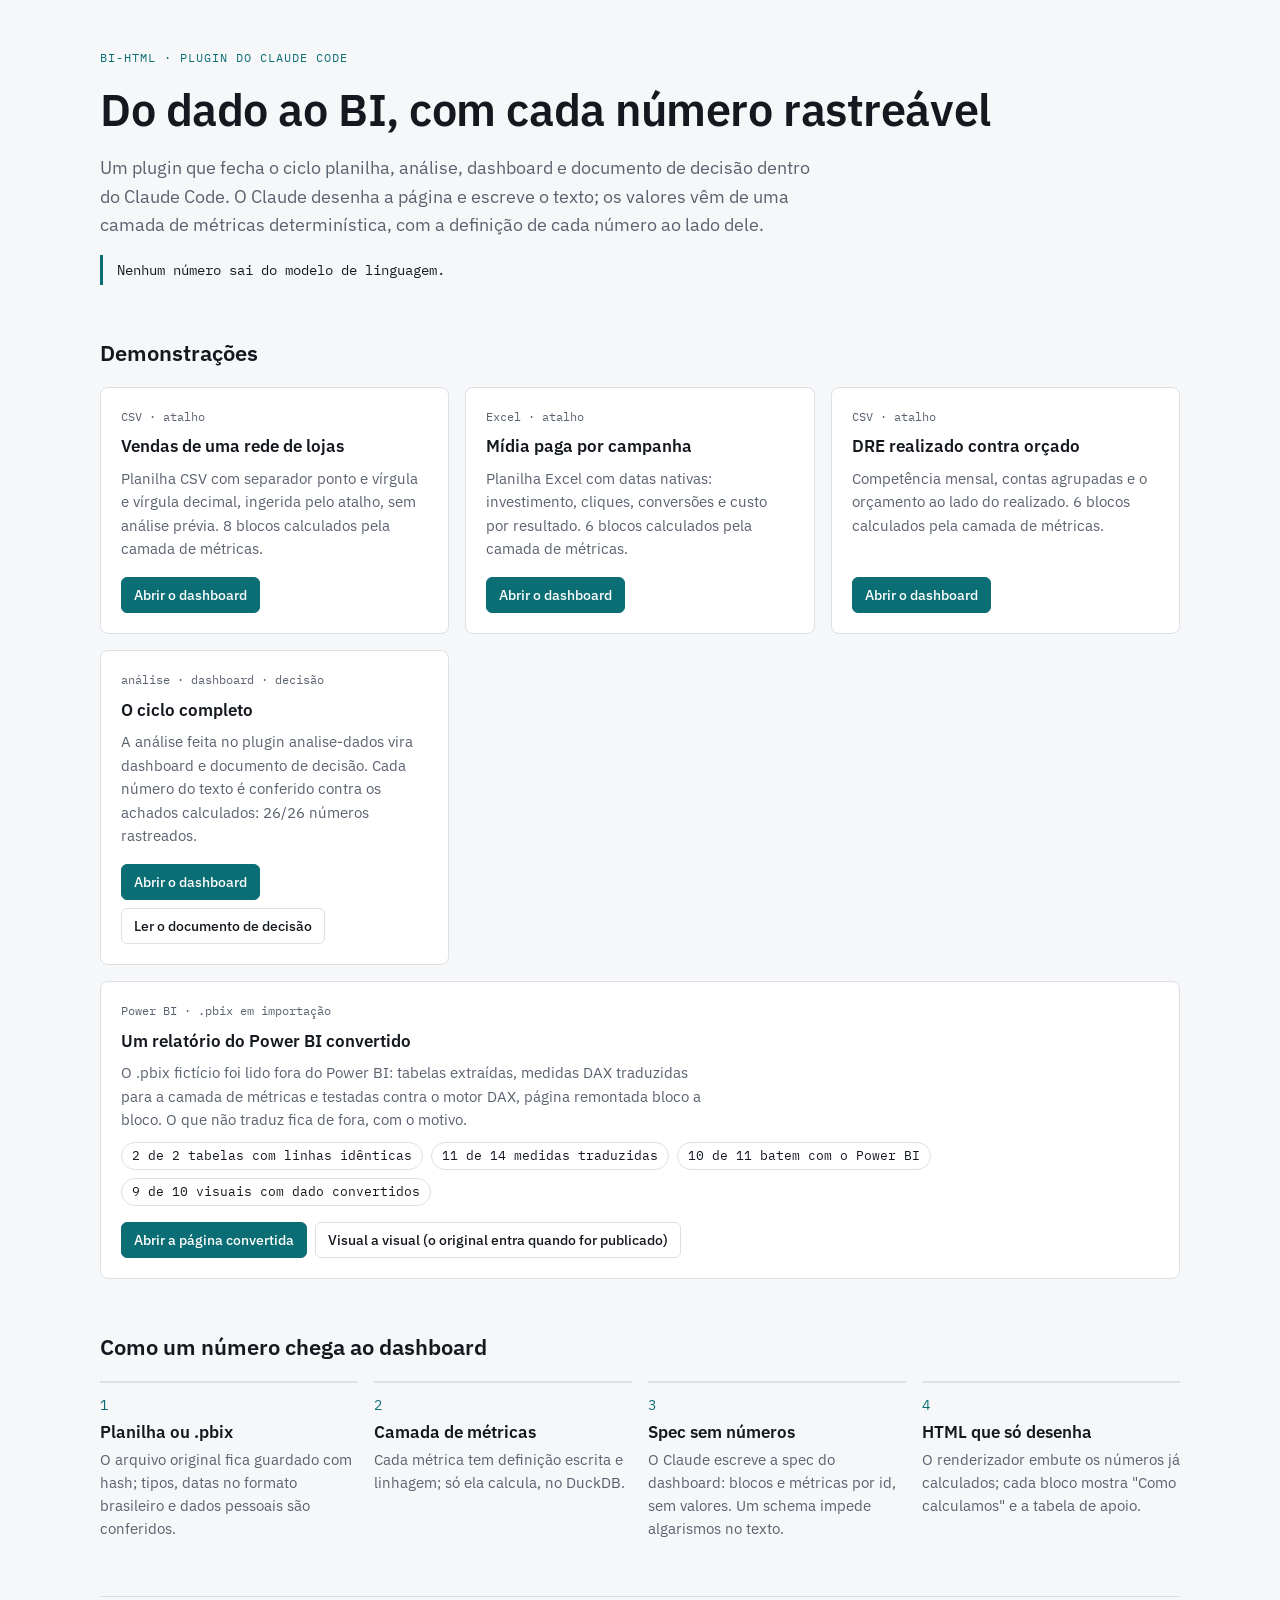
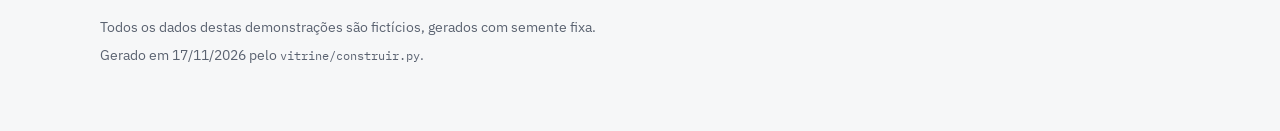
==== docs/index.html @ a92e9cc7 "F9, F10 e F11: vitrine, assistente e cópia para envio As três fases que não dependem da publicação d" ====
<!doctype html>
<html lang="pt-BR">
<head>
<meta charset="utf-8">
<meta name="viewport" content="width=device-width, initial-scale=1, viewport-fit=cover">
<title>bi-html</title>
<meta name="description" content="Dashboards e documentos de decisão em HTML em que nenhum número sai do modelo de linguagem.">
<link rel="stylesheet" href="https://fonts.googleapis.com/css2?family=IBM+Plex+Mono:wght@400;500&amp;family=IBM+Plex+Sans:wght@400;500;600&amp;display=swap">
<style>
/* Uma coluna de leitura com a grade de demonstrações; azul-petróleo como único acento. */
:root {
  --fundo: #f6f7f8; --superficie: #ffffff; --texto: #14181f; --apagado: #5a6270; --linha: #dde1e6;
  --acento: #0b6e74; --acento-texto: #ffffff; --sinal: #0b6e74;
  --fonte: "IBM Plex Sans", system-ui, -apple-system, "Segoe UI", Roboto, sans-serif;
  --fonte-mono: "IBM Plex Mono", ui-monospace, "SFMono-Regular", Menlo, monospace;
  color-scheme: light;
}
@media (prefers-color-scheme: dark) {
  :root:not([data-theme="light"]) {
    --fundo: #0f1318; --superficie: #171c23; --texto: #e6e9ee; --apagado: #9aa3b0; --linha: #2a313b;
    --acento: #4fb7bd; --acento-texto: #08201f; --sinal: #6fd0d5; color-scheme: dark;
  }
}
:root[data-theme="dark"] {
  --fundo: #0f1318; --superficie: #171c23; --texto: #e6e9ee; --apagado: #9aa3b0; --linha: #2a313b;
  --acento: #4fb7bd; --acento-texto: #08201f; --sinal: #6fd0d5; color-scheme: dark;
}
* { box-sizing: border-box; }
body { margin: 0; background: var(--fundo); color: var(--texto); font-family: var(--fonte); line-height: 1.55;
       padding-left: max(16px, env(safe-area-inset-left, 0px)); padding-right: max(16px, env(safe-area-inset-right, 0px)); }
.miolo { max-width: 1080px; margin-inline: auto; padding-block: 48px 64px; display: flex; flex-direction: column; gap: 56px; }
h1, h2, h3 { text-wrap: balance; line-height: 1.2; margin: 0; }
h1 { font-size: clamp(2rem, 4vw, 2.8rem); font-weight: 600; letter-spacing: -0.01em; }
h2 { font-size: 1.35rem; font-weight: 600; }
h3 { font-size: 1.05rem; font-weight: 600; }
p { margin: 0; max-width: 65ch; }
.olho { font-family: var(--fonte-mono); font-size: .78rem; letter-spacing: .08em; text-transform: uppercase; color: var(--sinal); }
.abertura { display: flex; flex-direction: column; gap: 16px; }
.tese { font-size: 1.15rem; color: var(--apagado); }
.regra { font-family: var(--fonte-mono); font-size: .9rem; border-left: 3px solid var(--acento); padding: 4px 0 4px 14px; color: var(--texto); }
section { display: flex; flex-direction: column; gap: 20px; }
.grade { display: grid; grid-template-columns: repeat(auto-fill, minmax(300px, 1fr)); gap: 16px; }
.demo { background: var(--superficie); border: 1px solid var(--linha); border-radius: 8px; padding: 20px;
        display: flex; flex-direction: column; gap: 10px; min-width: 0; }
.demo .tipo { font-family: var(--fonte-mono); font-size: .75rem; color: var(--apagado); }
.demo p { color: var(--apagado); font-size: .95rem; }
.links { display: flex; flex-wrap: wrap; gap: 8px; margin-top: auto; padding-top: 6px; }
.links a { font-size: .9rem; font-weight: 500; text-decoration: none; border-radius: 6px; padding: 6px 12px;
           border: 1px solid var(--linha); color: var(--texto); }
.links a.principal { background: var(--acento); border-color: var(--acento); color: var(--acento-texto); }
.links a:hover { border-color: var(--acento); }
.links a:focus-visible { outline: 2px solid var(--acento); outline-offset: 2px; }
.destaque { grid-column: 1 / -1; }
.numeros { display: flex; flex-wrap: wrap; gap: 8px; list-style: none; padding: 0; margin: 0; }
.numeros li { font-family: var(--fonte-mono); font-size: .8rem; border: 1px solid var(--linha); border-radius: 999px;
              padding: 3px 10px; font-variant-numeric: tabular-nums; }
.etapas { display: grid; grid-template-columns: repeat(auto-fit, minmax(220px, 1fr)); gap: 16px; list-style: none; padding: 0; margin: 0; counter-reset: etapa; }
.etapas li { border-top: 2px solid var(--linha); padding-top: 12px; display: flex; flex-direction: column; gap: 6px; counter-increment: etapa; }
.etapas li::before { content: counter(etapa); font-family: var(--fonte-mono); color: var(--sinal); font-size: .85rem; }
.etapas p { color: var(--apagado); font-size: .93rem; }
footer { border-top: 1px solid var(--linha); padding-top: 20px; color: var(--apagado); font-size: .88rem; display: flex; flex-direction: column; gap: 6px; }
code { font-family: var(--fonte-mono); font-size: .88em; }
</style>
</head>
<body>
<div class="miolo">
  <header class="abertura">
    <span class="olho">bi-html · plugin do Claude Code</span>
    <h1>Do dado ao BI, com cada número rastreável</h1>
    <p class="tese">Um plugin que fecha o ciclo planilha, análise, dashboard e documento de decisão dentro do Claude Code.
    O Claude desenha a página e escreve o texto; os valores vêm de uma camada de métricas determinística, com a definição
    de cada número ao lado dele.</p>
    <p class="regra">Nenhum número sai do modelo de linguagem.</p>
  </header>
  <section>
    <h2>Demonstrações</h2>
    <div class="grade">
<article class="demo">
  <span class="tipo">CSV · atalho</span>
  <h3>Vendas de uma rede de lojas</h3>
  <p>Planilha CSV com separador ponto e vírgula e vírgula decimal, ingerida pelo atalho, sem análise prévia. 8 blocos calculados pela camada de métricas.</p>
  <div class="links"><a class="principal" href="vendas/">Abrir o dashboard</a></div>
</article>
<article class="demo">
  <span class="tipo">Excel · atalho</span>
  <h3>Mídia paga por campanha</h3>
  <p>Planilha Excel com datas nativas: investimento, cliques, conversões e custo por resultado. 6 blocos calculados pela camada de métricas.</p>
  <div class="links"><a class="principal" href="marketing/">Abrir o dashboard</a></div>
</article>
<article class="demo">
  <span class="tipo">CSV · atalho</span>
  <h3>DRE realizado contra orçado</h3>
  <p>Competência mensal, contas agrupadas e o orçamento ao lado do realizado. 6 blocos calculados pela camada de métricas.</p>
  <div class="links"><a class="principal" href="financeiro/">Abrir o dashboard</a></div>
</article>
<article class="demo">
  <span class="tipo">análise · dashboard · decisão</span>
  <h3>O ciclo completo</h3>
  <p>A análise feita no plugin analise-dados vira dashboard e documento de decisão. Cada número do texto é
  conferido contra os achados calculados: 26/26 números rastreados.</p>
  <div class="links"><a class="principal" href="ciclo/">Abrir o dashboard</a><a href="ciclo/decisao.html">Ler o documento de decisão</a></div>
</article>
<article class="demo destaque">
  <span class="tipo">Power BI · .pbix em importação</span>
  <h3>Um relatório do Power BI convertido</h3>
  <p>O .pbix fictício foi lido fora do Power BI: tabelas extraídas, medidas DAX traduzidas para a camada de métricas e
  testadas contra o motor DAX, página remontada bloco a bloco. O que não traduz fica de fora, com o motivo.</p>
  <ul class="numeros">
    <li>2 de 2 tabelas com linhas idênticas</li>
    <li>11 de 14 medidas traduzidas</li>
    <li>10 de 11 batem com o Power BI</li>
    <li>9 de 10 visuais com dado convertidos</li>
  </ul>
  <div class="links"><a class="principal" href="power-bi/visao_geral.html">Abrir a página convertida</a>
  <a href="power-bi/">Visual a visual (o original entra quando for publicado)</a></div>
</article>
    </div>
  </section>
  <section>
    <h2>Como um número chega ao dashboard</h2>
    <ol class="etapas">
      <li><h3>Planilha ou .pbix</h3><p>O arquivo original fica guardado com hash; tipos, datas no formato brasileiro e dados pessoais são conferidos.</p></li>
      <li><h3>Camada de métricas</h3><p>Cada métrica tem definição escrita e linhagem; só ela calcula, no DuckDB.</p></li>
      <li><h3>Spec sem números</h3><p>O Claude escreve a spec do dashboard: blocos e métricas por id, sem valores. Um schema impede algarismos no texto.</p></li>
      <li><h3>HTML que só desenha</h3><p>O renderizador embute os números já calculados; cada bloco mostra "Como calculamos" e a tabela de apoio.</p></li>
    </ol>
  </section>
  <footer>
    <p>Todos os dados destas demonstrações são fictícios, gerados com semente fixa.</p>
    <p>Gerado em 17/11/2026 pelo <code>vitrine/construir.py</code>.</p>
  </footer>
</div>
</body>
</html>
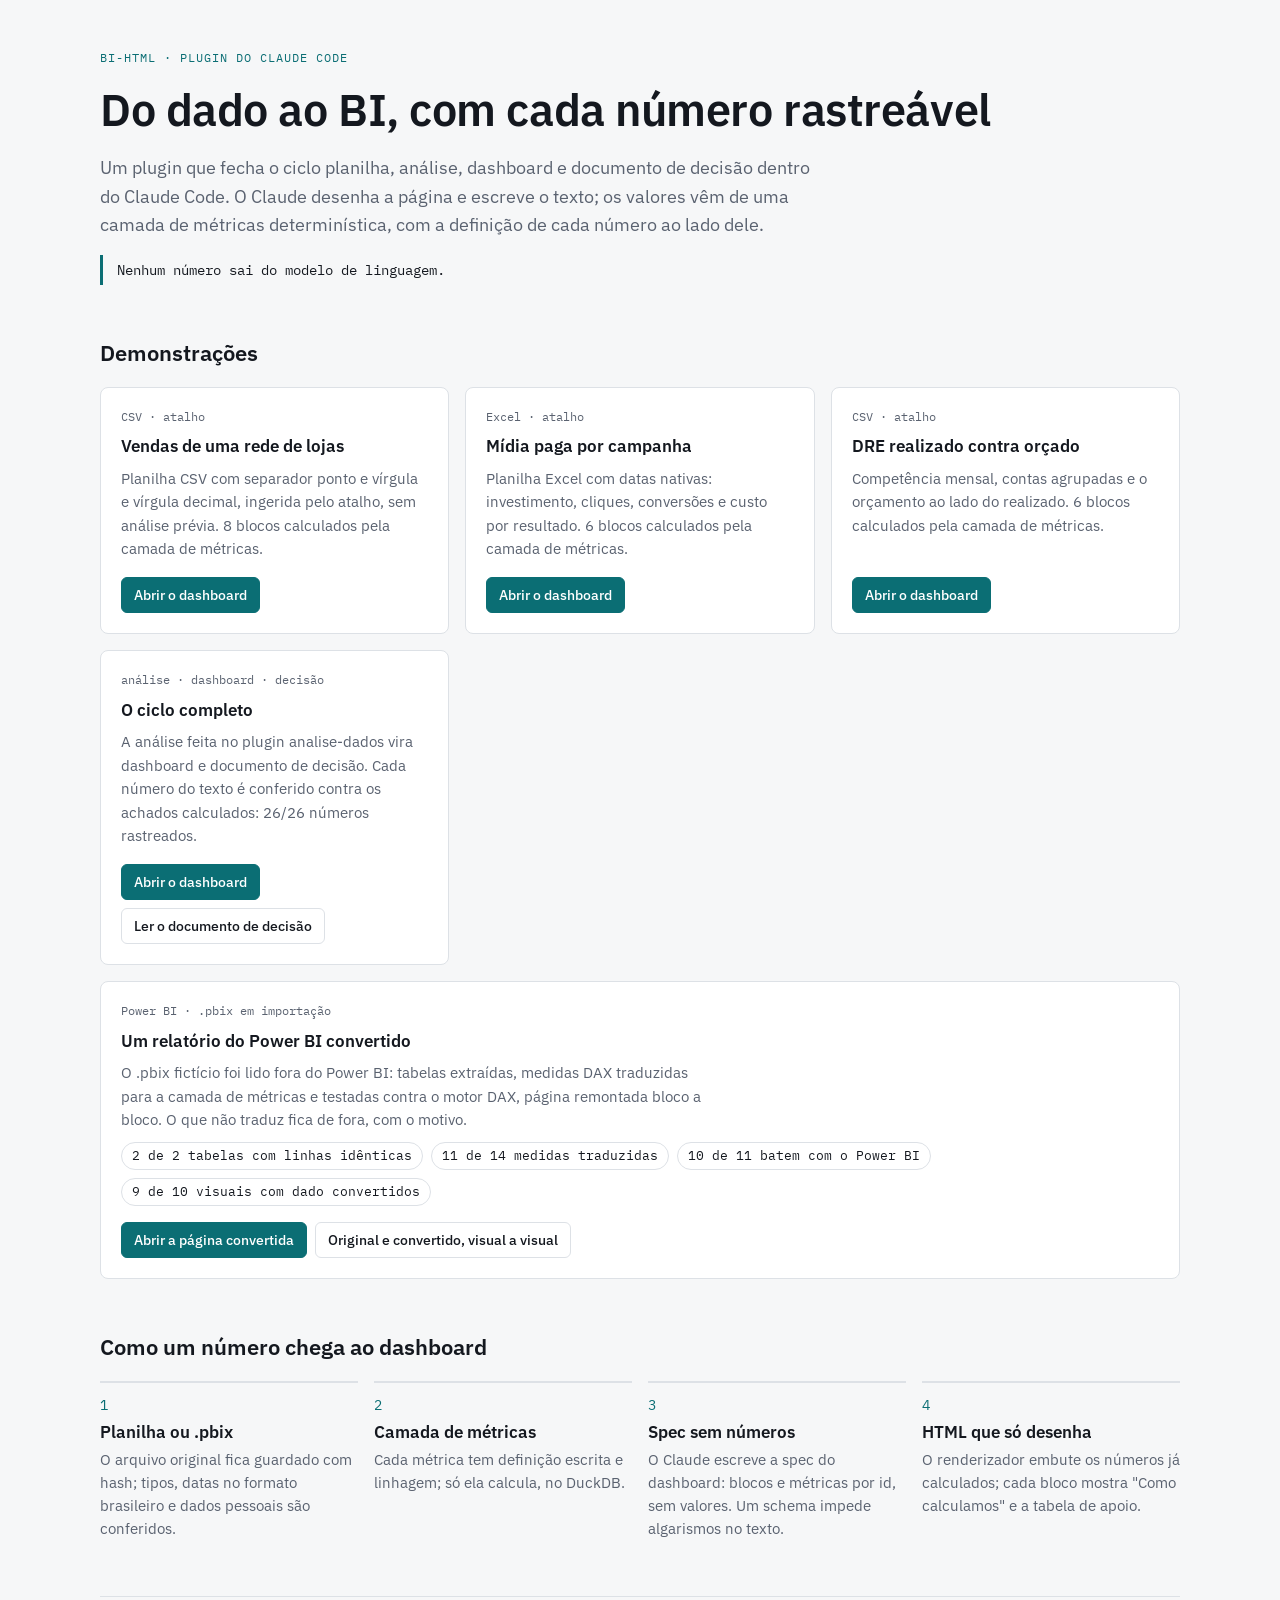
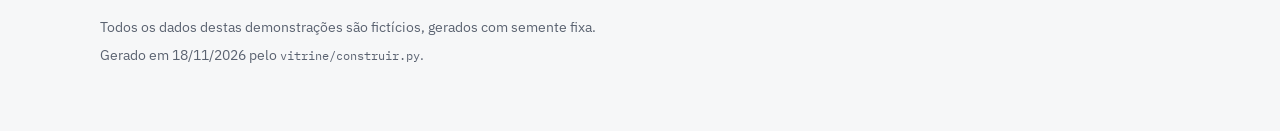
==== commit f77cded4: "F7b e F10: relatório publicado e bateria do assistente registrados - F7b: relatório fictício publica" ====
--- a/docs/index.html
+++ b/docs/index.html
@@ -112,7 +112,7 @@
     <li>9 de 10 visuais com dado convertidos</li>
   </ul>
   <div class="links"><a class="principal" href="power-bi/visao_geral.html">Abrir a página convertida</a>
-  <a href="power-bi/">Visual a visual (o original entra quando for publicado)</a></div>
+  <a href="power-bi/">Original e convertido, visual a visual</a></div>
 </article>
     </div>
   </section>
@@ -127,7 +127,7 @@
   </section>
   <footer>
     <p>Todos os dados destas demonstrações são fictícios, gerados com semente fixa.</p>
-    <p>Gerado em 17/11/2026 pelo <code>vitrine/construir.py</code>.</p>
+    <p>Gerado em 18/11/2026 pelo <code>vitrine/construir.py</code>.</p>
   </footer>
 </div>
 </body>
